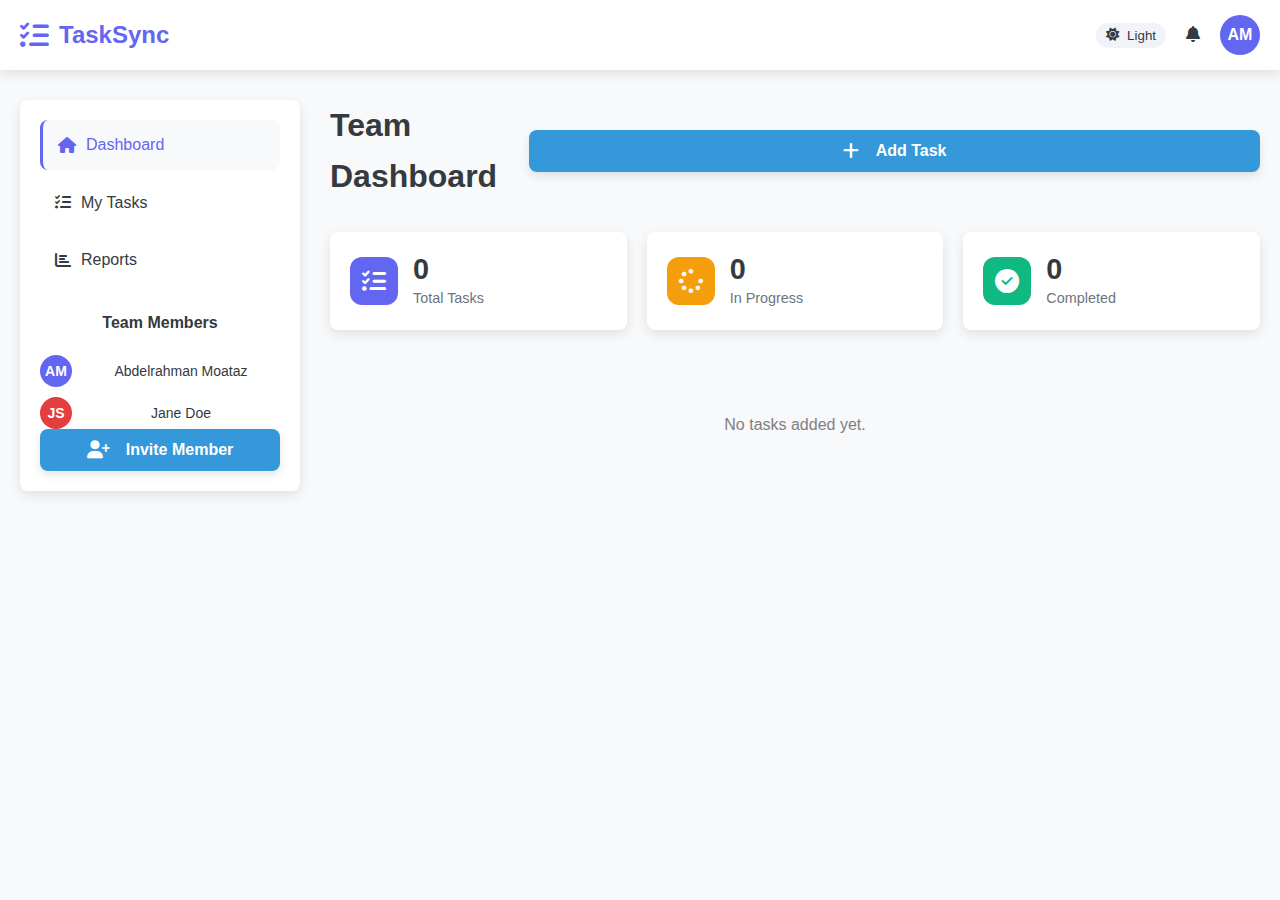
==== index.html @ df4f8022 "Add files via upload" ====
<!DOCTYPE html>
<html lang="en" data-theme="light">
<head>
    <meta charset="UTF-8">
    <meta name="viewport" content="width=device-width, initial-scale=1.0">
    <title>TaskSync - Collaborative Task Manager</title>
    <link rel="stylesheet" href="style.css">
    <link rel="stylesheet" href="https://cdnjs.cloudflare.com/ajax/libs/font-awesome/6.4.0/css/all.min.css">
</head>
<body>
    <header>
        <div class="container header-content">
            <div class="logo">
                <i class="fas fa-tasks"></i>
                <span>TaskSync</span>
            </div>
            <div class="user-menu">
                <button class="theme-toggle" id="themeToggle">
                    <i class="fas fa-sun"></i>
                    <span>Light</span>
                </button>
                <div class="notification-bell" id="notificationBell">
                    <i class="fas fa-bell"></i>
                    <span class="notification-badge" id="notificationCount">0</span>
                  </div>
                  
                  <div class="notification-dropdown" id="notificationDropdown">
                    <div class="notification-header">
                      <strong>Notifications</strong>
                      <button id="clearNotifications" class="clear-btn">Clear All</button>
                    </div>
                    <ul id="notificationList"></ul>
                  </div>
                <div class="user-avatar">AM</div>
            </div>
        </div>
    </header>

    <div class="container">
        <main>
            <aside class="sidebar">
                <ul class="sidebar-menu">
                    <li><a href="index.html" class="active"><i class="fas fa-home"></i> Dashboard</a></li>
                    <li><a href="mytasks.html"><i class="fas fa-tasks"></i> My Tasks</a></li> 
                    <li><a href="report.html"><i class="fas fa-chart-bar"></i> Reports</a></li>
                </ul>
                <div class="team-members">
                    <div><strong>Team Members</strong></div>
                    <div class="team-member" style="background-color: #6366F1;">AM</div><span>Abdelrahman Moataz</span>
                    <div class="team-member" style="background-color: #E53E3E;">JS</div><span>Jane Doe</span>
                </div>
                <button class="btn btn-secondary" id="inviteTeamMember"><i class="fas fa-user-plus"></i> Invite Member</button>
                
            </aside>

            <section class="content">
                <div class="content-header">
                    <h1>Team Dashboard</h1>
                    <button class="btn btn-primary" id="addTaskBtn">
                        <i class="fas fa-plus"></i> Add Task
                    </button>
                </div>
                
                <div class="dashboard-stats">
                    <div class="stat-card slide-in" style="animation-delay: 0.1s">
                        <div class="stat-icon" style="background-color: var(--primary);">
                            <i class="fas fa-tasks"></i>
                        </div>
                        <div class="stat-info">
                            <div class="stat-value" id="total-tasks">0</div>
                            <div class="stat-label">Total Tasks</div>
                        </div>
                    </div>
                    <div class="stat-card slide-in" style="animation-delay: 0.2s">
                        <div class="stat-icon" style="background-color: var(--warning);">
                            <i class="fas fa-spinner"></i>
                        </div>
                        <div class="stat-info">
                            <div class="stat-value" id="in-progress">0</div>
                            <div class="stat-label">In Progress</div>
                        </div>
                    </div>
                    <div class="stat-card slide-in" style="animation-delay: 0.3s">
                        <div class="stat-icon" style="background-color: var(--success);">
                            <i class="fas fa-check-circle"></i>
                        </div>
                        <div class="stat-info">
                            <div class="stat-value" id="completed">0</div>
                            <div class="stat-label">Completed</div>
                        </div>
                    </div>
                </div>

                <!-- Task Form -->
                <div id="taskFormContainer" class="task-form-container hidden">
                    <form id="taskForm" class="task-form">
                        <input type="text" id="taskTitle" placeholder="Task Title" required>
                        <textarea id="taskDescription" placeholder="Task Description" required></textarea>
                        <input type="date" id="taskDate" required>
                        <select id="taskPriority">
                            <option value="Low">Low</option>
                            <option value="Medium">Medium</option>
                            <option value="High">High</option>
                        </select>
                        <select id="taskAssignee" required>
                            <option value="" disabled selected>Assign Task To</option>
                            <option value="AM">Abdelrahman Moataz</option>
                            <option value="JS">Jane Doe</option>
                        </select>
                        
                        <button type="submit">Create Task</button>
                    </form>
                </div>

                <!-- Tasks Container -->
                <div id="tasksContainer"></div>
            </section>
        </main>
    </div>

    <script src="script.js"></script>
</body>
</html>
---- style.css ----
/* Reset and Base Styles */
 * {
    margin: 0;
    padding: 0;
    box-sizing: border-box;
    font-family: 'Segoe UI', Tahoma, Geneva, Verdana, sans-serif;
    transition: background-color 0.3s ease, color 0.3s ease;
}

:root {
    --primary: #6366F1;
    --primary-hover: #4F46E5;
    --secondary: #f1f3f9;
    --light-gray: #eff1f7;
    --dark-gray: #6c757d;
    --success: #10B981;
    --danger: #EF4444;
    --warning: #F59E0B;
    --info: #3B82F6;
    --shadow: 0 4px 12px rgba(0, 0, 0, 0.1);
    --transition: all 0.3s ease;
    --border-radius: 8px;
    --bg-color: #f8f9fa;
    --text-color: #343a40;
    --card-bg: #ffffff;
    --border-color: #e9ecef;
    --hover-bg: #f8f9fa;
}

[data-theme="dark"] {
    --primary: #818CF8;
    --primary-hover: #6366F1;
    --secondary: #374151;
    --light-gray: #1F2937;
    --dark-gray: #9CA3AF;
    --bg-color: #111827;
    --text-color: #F9FAFB;
    --card-bg: #1F2937;
    --border-color: #374151;
    --hover-bg: #374151;
    --shadow: 0 4px 12px rgba(0, 0, 0, 0.3);
}

body {
    background-color: var(--bg-color);
    color: var(--text-color);
    line-height: 1.6;
}

.container {
    max-width: 1400px;
    margin: 0 auto;
    padding: 0 20px;
}

header {
    background-color: var(--card-bg);
    box-shadow: var(--shadow);
    padding: 15px 0;
    position: sticky;
    top: 0;
    z-index: 100;
}

.header-content {
    display: flex;
    justify-content: space-between;
    align-items: center;
}

.logo {
    display: flex;
    align-items: center;
    gap: 10px;
    font-size: 1.5rem;
    font-weight: 700;
    color: var(--primary);
}

.logo i {
    font-size: 1.8rem;
}

.user-menu {
    display: flex;
    align-items: center;
    gap: 20px;
}

.user-avatar {
    width: 40px;
    height: 40px;
    border-radius: 50%;
    background-color: var(--primary);
    color: white;
    display: flex;
    align-items: center;
    justify-content: center;
    font-weight: 600;
    cursor: pointer;
}

.notification-bell {
    position: relative;
    cursor: pointer;
    color: var(--text-color);
}

.notification-badge {
    position: absolute;
    top: -5px;
    right: -5px;
    background-color: var(--danger);
    color: white;
    font-size: 0.7rem;
    width: 18px;
    height: 18px;
    border-radius: 50%;
    display: flex;
    align-items: center;
    justify-content: center;
}

.theme-toggle {
    cursor: pointer;
    padding: 5px 10px;
    border-radius: 20px;
    display: flex;
    align-items: center;
    gap: 8px;
    background-color: var(--secondary);
    color: var(--text-color);
    border: none;
    transition: background-color 0.3s ease, color 0.3s ease;
}

main {
    margin: 30px 0;
    display: flex;
    gap: 30px;
}

.sidebar {
    width: 280px;
    background-color: var(--card-bg);
    border-radius: var(--border-radius);
    box-shadow: var(--shadow);
    padding: 20px;
    height: fit-content;
    position: sticky;
    top: 80px;
}

.sidebar-menu {
    list-style-type: none;
    margin-bottom: 25px;
}

.sidebar-menu li {
    margin-bottom: 8px;
}

.sidebar-menu a {
    display: flex;
    align-items: center;
    gap: 10px;
    padding: 12px 15px;
    border-radius: var(--border-radius);
    color: var(--text-color);
    text-decoration: none;
    transition: var(--transition);
    font-weight: 500;
}

.sidebar-menu a:hover, .sidebar-menu a.active {
    background-color: var(--hover-bg);
    color: var(--primary);
}

.sidebar-menu a.active {
    border-left: 3px solid var(--primary);
}

.content {
    flex: 1;
    display: flex;
    flex-direction: column;
    gap: 30px;
}

.content-header {
    display: flex;
    justify-content: space-between;
    align-items: center;
}

.btn {
    padding: 10px 20px;
    border-radius: var(--border-radius);
    border: none;
    cursor: pointer;
    font-weight: 600;
    transition: var(--transition);
    display: inline-flex;
    align-items: center;
    gap: 8px;
}

.btn-primary {
    background-color: var(--primary);
    color: white;
}

.btn-primary:hover {
    background-color: var(--primary-hover);
    transform: translateY(-2px);
    box-shadow: 0 4px 8px rgba(0, 0, 0, 0.1);
}

.btn-secondary {
    background-color: var(--secondary);
    color: var(--text-color);
}

.btn-secondary:hover {
    background-color: var(--hover-bg);
    transform: translateY(-2px);
}

.btn-success {
    background-color: var(--success);
    color: white;
}

.btn-danger {
    background-color: var(--danger);
    color: white;
}

.btn-sm {
    padding: 6px 12px;
    font-size: 0.9rem;
}

.dashboard-stats {
    display: grid;
    grid-template-columns: repeat(auto-fit, minmax(220px, 1fr));
    gap: 20px;
    margin-bottom: 20px;
}

.stat-card {
    background-color: var(--card-bg);
    border-radius: var(--border-radius);
    padding: 20px;
    box-shadow: var(--shadow);
    display: flex;
    align-items: center;
    gap: 15px;
}

.stat-icon {
    width: 48px;
    height: 48px;
    border-radius: 12px;
    display: flex;
    align-items: center;
    justify-content: center;
    font-size: 1.5rem;
    color: white;
}

.stat-info {
    flex: 1;
}

.stat-value {
    font-size: 1.8rem;
    font-weight: 700;
    line-height: 1.2;
}

.stat-label {
    color: var(--dark-gray);
    font-size: 0.9rem;
}

.chart-container {
    background-color: var(--card-bg);
    border-radius: var(--border-radius);
    padding: 5px;
    box-shadow: var(--shadow);
    height: 300px;
    margin-bottom: 30px;
}

.charts-row {
    display: grid;
    grid-template-columns: repeat(auto-fit, minmax(400px, 1fr));
    gap: 20px;
    margin-bottom: 30px;
}

.task-board {
    display: grid;
    grid-template-columns: repeat(auto-fit, minmax(300px, 1fr));
    gap: 20px;
}

.task-column {
    background-color: var(--card-bg);
    border-radius: var(--border-radius);
    box-shadow: var(--shadow);
    padding: 20px;
    min-height: 400px;
    display: flex;
    flex-direction: column;
}

.column-header {
    display: flex;
    justify-content: space-between;
    align-items: center;
    margin-bottom: 15px;
    border-bottom: 2px solid var(--border-color);
    padding-bottom: 10px;
}

.column-title {
    font-size: 1rem;
    font-weight: 600;
    display: flex;
    align-items: center;
    gap: 8px;
}

.task-count {
    background-color: var(--light-gray);
    color: var(--text-color);
    padding: 2px 8px;
    border-radius: 20px;
    font-size: 0.8rem;
}

.task-list {
    min-height: 200px;
    flex: 1;
    overflow-y: auto;
}

.task-item {
    background-color: var(--secondary);
    border-radius: var(--border-radius);
    padding: 15px;
    margin-bottom: 15px;
    box-shadow: 0 2px 4px rgba(0, 0, 0, 0.05);
    cursor: grab;
    transition: var(--transition);
    border-left: 3px solid transparent;
    position: relative;
}

.task-item:hover {
    box-shadow: 0 4px 8px rgba(0, 0, 0, 0.1);
    transform: translateY(-2px);
}

.task-item.dragging {
    opacity: 0.5;
    transform: scale(0.95);
}

.task-item.low-priority {
    border-left-color: var(--info);
}

.task-item.medium-priority {
    border-left-color: var(--warning);
}

.task-item.high-priority {
    border-left-color: var(--danger);
}

.task-item.completed {
    opacity: 0.7;
}

.task-header {
    display: flex;
    justify-content: space-between;
    align-items: flex-start;
    margin-bottom: 10px;
}

.task-title {
    font-weight: 600;
    color: var(--text-color);
    margin-bottom: 5px;
}

.task-description {
    font-size: 0.9rem;
    color: var(--dark-gray);
    margin-bottom: 10px;
    max-height: 60px;
    overflow: hidden;
    text-overflow: ellipsis;
    display: -webkit-box;
    -webkit-line-clamp: 3;
    -webkit-box-orient: vertical;
}

.task-actions {
    display: flex;
    gap: 8px;
    position: absolute;
    top: 10px;
    right: 10px;
    opacity: 0;
    transition: var(--transition);
}

.task-item:hover .task-actions {
    opacity: 1;
}

.task-action {
    cursor: pointer;
    transition: var(--transition);
    font-size: 0.9rem;
    color: var(--dark-gray);
    width: 28px;
    height: 28px;
    border-radius: 50%;
    display: flex;
    align-items: center;
    justify-content: center;
    background-color: var(--card-bg);
}

.task-action:hover {
    color: var(--primary);
    background-color: var(--hover-bg);
}

.task-meta {
    display: flex;
    justify-content: space-between;
    align-items: center;
    margin-top: 10px;
    font-size: 0.8rem;
    color: var(--dark-gray);
}

.task-assignees {
    display: flex;
    gap: -10px;
}

.task-assignee {
    width: 28px;
    height: 28px;
    border-radius: 50%;
    color: white;
    display: flex;
    align-items: center;
    justify-content: center;
    font-weight: 600;
    font-size: 0.8rem;
    border: 2px solid var(--card-bg);
    margin-left: -8px;
}

.task-assignee:first-child {
    margin-left: 0;
}

.task-due {
    display: flex;
    align-items: center;
    gap: 5px;
}

.task-due.overdue {
    color: var(--danger);
}

/* Priority badge */
.priority-badge {
    font-size: 0.7rem;
    padding: 2px 8px;
    border-radius: 12px;
    font-weight: 600;
    display: inline-block;
    margin-right: 8px;
}

.priority-low {
    background-color: rgba(59, 130, 246, 0.1);
    color: var(--info);
}

.priority-medium {
    background-color: rgba(245, 158, 11, 0.1);
    color: var(--warning);
}

.priority-high {
    background-color: rgba(239, 68, 68, 0.1);
    color: var(--danger);
}

/* Modal Styles */
.modal-backdrop {
    position: fixed;
    top: 0;
    left: 0;
    width: 100%;
    height: 100%;
    background-color: rgba(0, 0, 0, 0.5);
    display: flex;
    justify-content: center;
    align-items: center;
    z-index: 1000;
    opacity: 0;
    visibility: hidden;
    transition: var(--transition);
}

.modal-backdrop.show {
    opacity: 1;
    visibility: visible;
}

.modal {
    background-color: var(--card-bg);
    border-radius: var(--border-radius);
    width: 550px;
    max-width: 95%;
    max-height: 90vh;
    overflow-y: auto;
    box-shadow: 0 10px 20px rgba(0, 0, 0, 0.2);
    transform: translateY(-20px);
    transition: var(--transition);
}

.modal-backdrop.show .modal {
    transform: translateY(0);
}

.modal-header {
    padding: 20px;
    border-bottom: 1px solid var(--border-color);
    display: flex;
    justify-content: space-between;
    align-items: center;
}

.modal-title {
    font-size: 1.2rem;
    font-weight: 600;
    color: var(--text-color);
}

.modal-close {
    cursor: pointer;
    font-size: 1.2rem;
    color: var(--dark-gray);
    transition: var(--transition);
    width: 32px;
    height: 32px;
    border-radius: 50%;
    display: flex;
    align-items: center;
    justify-content: center;
}

.modal-close:hover {
    color: var(--danger);
    background-color: var(--hover-bg);
}

.modal-body {
    padding: 20px;
}

.modal-footer {
    padding: 15px 20px;
    border-top: 1px solid var(--border-color);
    display: flex;
    justify-content: flex-end;
    gap: 10px;
}

.form-group {
    margin-bottom: 20px;
}

.form-label {
    display: block;
    margin-bottom: 8px;
    font-weight: 600;
    color: var(--text-color);
}

.form-control {
    width: 100%;
    padding: 12px;
    border: 1px solid var(--border-color);
    border-radius: var(--border-radius);
    transition: var(--transition);
    background-color: var(--card-bg);
    color: var(--text-color);
}

.form-control:focus {
    outline: none;
    border-color: var(--primary);
    box-shadow: 0 0 0 3px rgba(99, 102, 241, 0.25);
}

.form-select {
    width: 100%;
    padding: 12px;
    border: 1px solid var(--border-color);
    border-radius: var(--border-radius);
    transition: var(--transition);
    background-color: var(--card-bg);
    color: var(--text-color);
    appearance: none;
    background-image: url("data:image/svg+xml,%3Csvg xmlns='http://www.w3.org/2000/svg' width='16' height='16' fill='currentColor' viewBox='0 0 16 16'%3E%3Cpath d='M7.247 11.14L2.451 5.658C1.885 5.013 2.345 4 3.204 4h9.592a1 1 0 0 1 .753 1.659l-4.796 5.48a1 1 0 0 1-1.506 0z'/%3E%3C/svg%3E");
    background-repeat: no-repeat;
    background-position: right 12px center;
    background-size: 16px;
}

.form-select:focus {
    outline: none;
    border-color: var(--primary);
    box-shadow: 0 0 0 3px rgba(99, 102, 241, 0.25);
}

.assignee-selection {
    display: flex;
    flex-wrap: wrap;
    gap: 10px;
    margin-top: 10px;
}

.assignee-option {
    display: flex;
    align-items: center;
    gap: 8px;
    padding: 8px 12px;
    border-radius: 20px;
    background-color: var(--secondary);
    cursor: pointer;
    transition: var(--transition);
}

.assignee-option:hover {
    background-color: var(--hover-bg);
}

.assignee-option.selected {
    background-color: var(--primary);
    color: white;
}

.assignee-avatar {
    width: 25px;
    height: 25px;
    border-radius: 50%;
    color: white;
    display: flex;
    align-items: center;
    justify-content: center;
    font-weight: 600;
    font-size: 0.8rem;
}

/* Toast Notification */
.toast-container {
    position: fixed;
    bottom: 20px;
    right: 20px;
    z-index: 2000;
}

.toast {
    background-color: var(--card-bg);
    border-radius: var(--border-radius);
    padding: 15px 20px;
    margin-bottom: 10px;
    box-shadow: 0 4px 12px rgba(0, 0, 0, 0.15);
    display: flex;
    align-items: center;
    gap: 15px;
    transform: translateX(120%);
    transition: transform 0.3s ease;
    max-width: 350px;
    border-left: 4px solid transparent;
}

.toast.show {
    transform: translateX(0);
}

.toast-success {
    border-left-color: var(--success);
}

.toast-error {
    border-left-color: var(--danger);
}

.toast-info {
    border-left-color: var(--info);
}

.toast-icon {
    font-size: 1.5rem;
}

.toast-success .toast-icon {
    color: var(--success);
}

.toast-error .toast-icon {
    color: var(--danger);
}

.toast-info .toast-icon {
    color: var(--info);
}

.toast-content {
    flex: 1;
}

.toast-title {
    font-weight: 600;
    margin-bottom: 4px;
    color: var(--text-color);
}

.toast-message {
    font-size: 0.9rem;
    color: var(--dark-gray);
}

.toast-close {
    color: var(--dark-gray);
    cursor: pointer;
    font-size: 1.2rem;
}

/* Real-time indicators */
.real-time-indicator {
    display: inline-block;
    width: 8px;
    height: 8px;
    border-radius: 50%;
    background-color: var(--success);
    margin-right: 5px;
    position: relative;
}

.real-time-indicator::after {
    content: '';
    position: absolute;
    top: 0;
    left: 0;
    width: 100%;
    height: 100%;
    border-radius: 50%;
    background-color: var(--success);
    animation: pulse 1.5s infinite;
}

@keyframes pulse {
    0% {
        transform: scale(1);
        opacity: 1;
    }
    100% {
        transform: scale(3);
        opacity: 0;
    }
}

.loading-spinner {
    border: 3px solid var(--light-gray);
    border-top: 3px solid var(--primary);
    border-radius: 50%;
    width: 20px;
    height: 20px;
    animation: spin 1s linear infinite;
    display: inline-block;
    margin-right: 10px;
}

@keyframes spin {
    0% { transform: rotate(0deg); }
    100% { transform: rotate(360deg); }
}

/* Animations */
@keyframes slideIn {
    from {
        transform: translateY(20px);
        opacity: 0;
    }
    to {
        transform: translateY(0);
        opacity: 1;
    }
}

.slide-in {
    animation: slideIn 0.4s ease forwards;
}

/* Progress circles */
.progress-circle {
    position: relative;
    width: 100px;
    height: 100px;
}

.progress-circle-bg {
    width: 100%;
    height: 100%;
    border-radius: 50%;
    border: 10px solid var(--light-gray);
    position: absolute;
}

.progress-circle-value {
    width: 100%;
    height: 100%;
    border-radius: 50%;
    border: 10px solid transparent;
    border-top-color: var(--primary);
    border-right-color: var(--primary);
    position: absolute;
    transform: rotate(45deg);
}

.progress-circle-text {
    position: absolute;
    top: 50%;
    left: 50%;
    transform: translate(-50%, -50%);
    font-size: 1.5rem;
    font-weight: 700;
}

/* Confirmation Dialog */
.confirmation-dialog .modal {
    width: 400px;
}

/* Mobile Responsive */
@media (max-width: 1024px) {
    .charts-row {
        grid-template-columns: 1fr;
    }
}

@media (max-width: 768px) {
    main {
        flex-direction: column;
    }

    .sidebar {
        width: 100%;
        position: static;
    }

    .task-board {
        grid-template-columns: 1fr;
    }
    
    .content-header {
        flex-direction: column;
        align-items: flex-start;
        gap: 15px;
    }
    
    .dashboard-stats {
        grid-template-columns: repeat(auto-fit, minmax(180px, 1fr));
    }
}

@media (max-width: 480px) {
    .stat-card {
        flex-direction: column;
        text-align: center;
    }
    
    .dashboard-stats {
        grid-template-columns: 1fr;
    }
}
.hidden {
    display: none;
}

/* Form styling */

.task-form-container {
    background-color: #fff;
    padding: 2rem;
    border-radius: 12px;
    box-shadow: 0 0 10px rgba(0,0,0,0.1);
}

.task-form input,
.task-form textarea,
.task-form select {
    display: block;
    width: 100%;
    margin-bottom: 1rem;
    padding: 0.75rem;
    border-radius: 8px;
    border: 1px solid #ccc;
    font-size: 1rem;
}

.task-form button {
    background: #6366F1;
    color: #fff;
    border: none;
    padding: 0.75rem 1.5rem;
    border-radius: 8px;
    cursor: pointer;
}
/* task form */
#tasksContainer {
    display: grid;
    grid-template-columns: repeat(auto-fit, minmax(280px, 1fr));
    gap: 1.5rem;
    margin-top: 2rem;
}

/* Task Card Style */
.task-card {
    background-color: var(--card-bg, #fff);
    color: var(--text-color, #333);
    padding: 1.5rem;
    border-radius: 12px;
    box-shadow: 0 4px 12px rgba(0,0,0,0.06);
    transition: transform 0.2s ease, box-shadow 0.2s ease;
    position: relative;
}

.task-card:hover {
    transform: translateY(-3px);
    box-shadow: 0 6px 18px rgba(0,0,0,0.1);
}

.task-card h4 {
    margin-bottom: 0.5rem;
    font-size: 1.25rem;
    color: var(--primary-color, #6366F1);
}

.task-card p {
    margin: 0.25rem 0;
    font-size: 0.95rem;
    line-height: 1.4;
}

/* Buttons */
.task-card button {
    background-color: var(--primary-color, #6366F1);
    color: white;
    border: none;
    padding: 0.5rem 1rem;
    margin-top: 1rem;
    margin-right: 0.5rem;
    border-radius: 8px;
    font-size: 0.9rem;
    cursor: pointer;
    transition: background-color 0.2s ease;
}

.task-card button:hover {
    background-color: var(--primary-hover, #4F46E5);
}
.team-members{
text-align: center;
}
/* notification bell */
.notification-bell {
    position: relative;
    cursor: pointer;
  }
  
  .notification-badge {
    position: absolute;
    top: -5px;
    right: -5px;
    background-color: red;
    color: white;
    padding: 2px 6px;
    border-radius: 50%;
    font-size: 12px;
    display: none;
  }
  
  .notification-dropdown {
    position: absolute;
    top: 40px;
    right: 0;
    width: 300px;
    background-color: #1F2937;
    border: 1px solid #ddd;
    border-radius: 6px;
    box-shadow: 0 4px 8px rgba(0,0,0,0.1);
    display: none;
    z-index: 1000;
  }
  
  .notification-header {
    display: flex;
    justify-content: space-between;
    padding: 8px 12px;
    border-bottom: 1px solid #eee;
    font-weight: bold;
  }
  
  .clear-btn {
    background: none;
    border: none;
    color: #EF4444;
    cursor: pointer;
    font-size: 12px;
  }
  
  #notificationList {
    list-style: none;
    padding: 0;
    margin: 0;
    max-height: 200px;
    overflow-y: auto;
  }
  
  #notificationList li {
    padding: 8px 12px;
    border-bottom: 1px solid #f0f0f0;
    font-size: 14px;
  }
  

  /* adjustment for style */
  
.form-group {
    margin-bottom: 1rem;
}

label {
    display: block;
    font-size: 0.9rem;
    margin-bottom: 0.5rem;
    color: var(--text);
}

input {
    width: 100%;
    padding: 0.75rem;
    border: 1px solid #d1d5db;
    border-radius: 6px;
    font-size: 1rem;
    box-sizing: border-box;
    transition: border-color 0.3s;
}

input:focus {
    outline: none;
    border-color: var(--primary);
}

.btn {
    width: 100%;
    padding: 0.75rem;
    background-color: var(--primary);
    color: white;
    border: none;
    border-radius: 6px;
    font-size: 1rem;
    cursor: pointer;
    transition: background-color 0.3s;
}

.btn:hover {
    background-color: var(--secondary);
}

.error {
    color: var(--error);
    text-align: center;
    margin-top: 1rem;
    font-size: 0.9rem;
}

.hidden {
    display: none;
}

.toggle-link {
    text-align: center;
    margin-top: 1rem;
}

.toggle-link a {
    color: var(--primary);
    text-decoration: none;
    font-size: 0.9rem;
}

.toggle-link a:hover {
    text-decoration: underline;
}

.modal-backdrop {
    position: fixed;
    top: 0;
    left: 0;
    width: 100%;
    height: 100%;
    background: rgba(0, 0, 0, 0.5);
    display: flex;
    justify-content: center;
    align-items: center;
}

.modal {
    background: var(--card-bg);
    padding: 1.5rem;
    border-radius: 12px;
    width: 100%;
    max-width: 400px;
    box-shadow: 0 4px 12px rgba(0, 0, 0, 0.2);
}

.modal-header {
    display: flex;
    justify-content: space-between;
    align-items: center;
    margin-bottom: 1rem;
}

.modal-title {
    font-size: 1.25rem;
    color: var(--primary);
}

.modal-close {
    cursor: pointer;
    color: var(--text);
}

.modal-body {
    margin-bottom: 1rem;
}

.modal-footer {
    display: flex;
    gap: 1rem;
}

.btn-secondary {
    background-color: #6b7280;
}

.btn-secondary:hover {
    background-color: #4b5563;
}
/* new user styling */
:root {
    --primary-color: #3498db; /* Adjust primary color */
    --secondary-color: #2ecc71; /* Adjust secondary color */
    --button-padding: 12px 24px;
    --border-radius: 8px;
    --transition-duration: 0.3s;
    --font-family: 'Arial', sans-serif;
}



/* Button styling */
.btn {
    display: inline-flex;
    align-items: center;
    justify-content: center;
    padding: var(--button-padding);
    font-size: 16px;
    font-weight: 600;
    color: #fff;
    background-color: var(--primary-color);
    border: none;
    border-radius: var(--border-radius);
    cursor: pointer;
    transition: background-color var(--transition-duration), transform var(--transition-duration);
    box-shadow: 0 4px 10px rgba(0, 0, 0, 0.1); /* Soft shadow for depth */
}

/* Icon styling */
.btn i {
    margin-right: 8px;
    font-size: 18px; /* Adjust the icon size */
}

/* Hover effect */
.btn:hover {
    background-color: var(--secondary-color); /* Change background on hover */
    transform: scale(1.05); /* Slight scale for interactive feel */
}

/* Focus effect for accessibility */
.btn:focus {
    outline: 2px solid var(--secondary-color);
    outline-offset: 2px;
}

/* Active button state */
.btn:active {
    background-color: #27ae60; /* Darken on click */
    transform: scale(0.98); /* Slight shrink on active */
}

/* Responsive design */
@media (max-width: 768px) {
    .btn {
        font-size: 14px; /* Slightly smaller text on mobile */
        padding: 10px 20px; /* Adjust padding for smaller screens */
    }

    .btn i {
        font-size: 16px; /* Adjust icon size for mobile */
    }
}
/* adding style to member at side menu */
.team-members {
    margin-top: 20px;
    display: grid;
    grid-template-columns: auto 1fr;
    gap: 10px;
    align-items: center;
}

.team-members > div:first-child {
    grid-column: 1 / -1;
    margin-bottom: 10px;
}

.team-member {
    width: 32px;
    height: 32px;
    border-radius: 50%;
    display: flex;
    align-items: center;
    justify-content: center;
    color: white;
    font-weight: bold;
    font-size: 14px;
}

.team-members span {
    font-size: 14px;
}
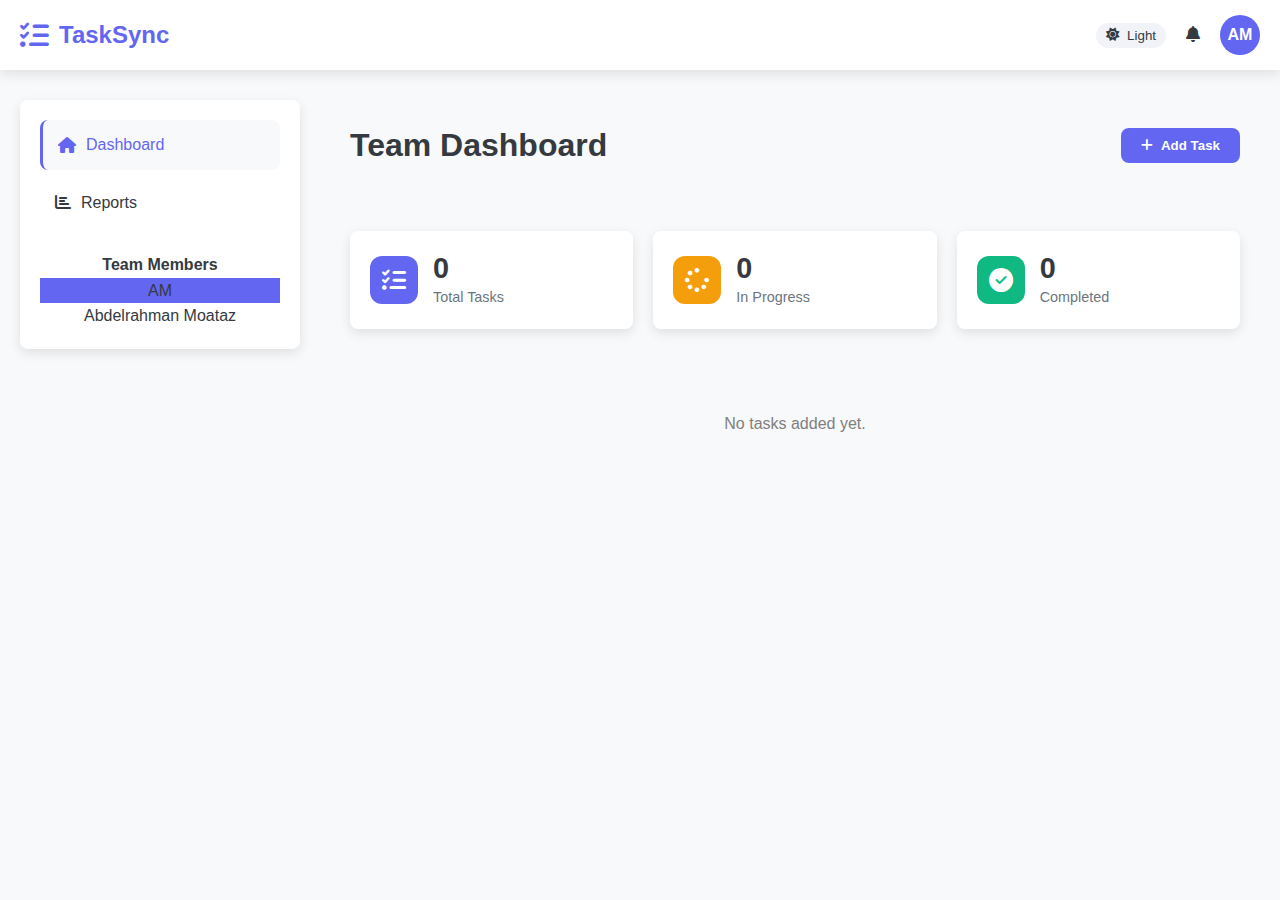
==== commit 1f99b119: "Add files via upload" ====
--- a/index.html
+++ b/index.html
@@ -1,59 +1,77 @@
 <!DOCTYPE html>
 <html lang="en" data-theme="light">
 <head>
+    <!-- Meta tags for character encoding and responsive viewport -->
     <meta charset="UTF-8">
     <meta name="viewport" content="width=device-width, initial-scale=1.0">
+    
+    <!-- Page title -->
     <title>TaskSync - Collaborative Task Manager</title>
-    <link rel="stylesheet" href="style.css">
-    <link rel="stylesheet" href="https://cdnjs.cloudflare.com/ajax/libs/font-awesome/6.4.0/css/all.min.css">
+    
+    <!-- CSS stylesheets -->
+    <link rel="stylesheet" href="style.css"> <!-- Main stylesheet -->
+    <link rel="stylesheet" href="https://cdnjs.cloudflare.com/ajax/libs/font-awesome/6.4.0/css/all.min.css"> <!-- Font Awesome icons -->
 </head>
 <body>
+    <!-- Header section containing logo, theme toggle, notifications, and user avatar -->
     <header>
         <div class="container header-content">
+            <!-- Logo with tasks icon -->
             <div class="logo">
                 <i class="fas fa-tasks"></i>
                 <span>TaskSync</span>
             </div>
+            
+            <!-- User menu section -->
             <div class="user-menu">
+                <!-- Theme toggle button -->
                 <button class="theme-toggle" id="themeToggle">
                     <i class="fas fa-sun"></i>
                     <span>Light</span>
                 </button>
+                
+                <!-- Notification bell with badge counter -->
                 <div class="notification-bell" id="notificationBell">
                     <i class="fas fa-bell"></i>
                     <span class="notification-badge" id="notificationCount">0</span>
-                  </div>
-                  
-                  <div class="notification-dropdown" id="notificationDropdown">
+                </div>
+                
+                <!-- Notification dropdown menu -->
+                <div class="notification-dropdown" id="notificationDropdown">
                     <div class="notification-header">
-                      <strong>Notifications</strong>
-                      <button id="clearNotifications" class="clear-btn">Clear All</button>
+                        <strong>Notifications</strong>
+                        <button id="clearNotifications" class="clear-btn">Clear All</button>
                     </div>
                     <ul id="notificationList"></ul>
-                  </div>
+                </div>
+                
+                <!-- User avatar initials -->
                 <div class="user-avatar">AM</div>
             </div>
         </div>
     </header>
 
+    <!-- Main content container -->
     <div class="container">
         <main>
+            <!-- Sidebar navigation -->
             <aside class="sidebar">
+                <!-- Sidebar menu links -->
                 <ul class="sidebar-menu">
                     <li><a href="index.html" class="active"><i class="fas fa-home"></i> Dashboard</a></li>
-                    <li><a href="mytasks.html"><i class="fas fa-tasks"></i> My Tasks</a></li> 
                     <li><a href="report.html"><i class="fas fa-chart-bar"></i> Reports</a></li>
                 </ul>
+                
+                <!-- Team members section -->
                 <div class="team-members">
                     <div><strong>Team Members</strong></div>
                     <div class="team-member" style="background-color: #6366F1;">AM</div><span>Abdelrahman Moataz</span>
-                    <div class="team-member" style="background-color: #E53E3E;">JS</div><span>Jane Doe</span>
-                </div>
-                <button class="btn btn-secondary" id="inviteTeamMember"><i class="fas fa-user-plus"></i> Invite Member</button>
-                
+                </div>  
             </aside>
 
+            <!-- Main content area -->
             <section class="content">
+                <!-- Content header with title and add task button -->
                 <div class="content-header">
                     <h1>Team Dashboard</h1>
                     <button class="btn btn-primary" id="addTaskBtn">
@@ -61,7 +79,9 @@
                     </button>
                 </div>
                 
+                <!-- Dashboard statistics cards -->
                 <div class="dashboard-stats">
+                    <!-- Total tasks card -->
                     <div class="stat-card slide-in" style="animation-delay: 0.1s">
                         <div class="stat-icon" style="background-color: var(--primary);">
                             <i class="fas fa-tasks"></i>
@@ -71,6 +91,8 @@
                             <div class="stat-label">Total Tasks</div>
                         </div>
                     </div>
+                    
+                    <!-- In progress tasks card -->
                     <div class="stat-card slide-in" style="animation-delay: 0.2s">
                         <div class="stat-icon" style="background-color: var(--warning);">
                             <i class="fas fa-spinner"></i>
@@ -80,6 +102,8 @@
                             <div class="stat-label">In Progress</div>
                         </div>
                     </div>
+                    
+                    <!-- Completed tasks card -->
                     <div class="stat-card slide-in" style="animation-delay: 0.3s">
                         <div class="stat-icon" style="background-color: var(--success);">
                             <i class="fas fa-check-circle"></i>
@@ -91,34 +115,43 @@
                     </div>
                 </div>
 
-                <!-- Task Form -->
+                <!-- Task Form (initially hidden) -->
                 <div id="taskFormContainer" class="task-form-container hidden">
                     <form id="taskForm" class="task-form">
+                        <!-- Task title input -->
                         <input type="text" id="taskTitle" placeholder="Task Title" required>
+                        
+                        <!-- Task description textarea -->
                         <textarea id="taskDescription" placeholder="Task Description" required></textarea>
+                        
+                        <!-- Task due date -->
                         <input type="date" id="taskDate" required>
+                        
+                        <!-- Task priority dropdown -->
                         <select id="taskPriority">
                             <option value="Low">Low</option>
                             <option value="Medium">Medium</option>
                             <option value="High">High</option>
                         </select>
+                        
+                        <!-- Task assignee dropdown -->
                         <select id="taskAssignee" required>
                             <option value="" disabled selected>Assign Task To</option>
                             <option value="AM">Abdelrahman Moataz</option>
-                            <option value="JS">Jane Doe</option>
                         </select>
                         
+                        <!-- Form submit button -->
                         <button type="submit">Create Task</button>
                     </form>
                 </div>
 
-                <!-- Tasks Container -->
+                <!-- Container where tasks will be dynamically inserted -->
                 <div id="tasksContainer"></div>
             </section>
         </main>
     </div>
 
+    <!-- JavaScript file -->
     <script src="script.js"></script>
 </body>
-</html>
-
+</html>--- a/style.css
+++ b/style.css
@@ -1,5 +1,9 @@
- /* Reset and Base Styles */
- * {
+/* ============================================= */
+/*               GLOBAL STYLES                   */
+/* ============================================= */
+
+/* Reset and Base Styles */
+* {
     margin: 0;
     padding: 0;
     box-sizing: border-box;
@@ -7,7 +11,9 @@
     transition: background-color 0.3s ease, color 0.3s ease;
 }
 
+/* CSS Variables for theming */
 :root {
+    /* Color palette */
     --primary: #6366F1;
     --primary-hover: #4F46E5;
     --secondary: #f1f3f9;
@@ -17,9 +23,13 @@
     --danger: #EF4444;
     --warning: #F59E0B;
     --info: #3B82F6;
+    
+    /* UI properties */
     --shadow: 0 4px 12px rgba(0, 0, 0, 0.1);
     --transition: all 0.3s ease;
     --border-radius: 8px;
+    
+    /* Theme colors */
     --bg-color: #f8f9fa;
     --text-color: #343a40;
     --card-bg: #ffffff;
@@ -27,6 +37,7 @@
     --hover-bg: #f8f9fa;
 }
 
+/* Dark theme overrides */
 [data-theme="dark"] {
     --primary: #818CF8;
     --primary-hover: #6366F1;
@@ -41,17 +52,23 @@
     --shadow: 0 4px 12px rgba(0, 0, 0, 0.3);
 }
 
+/* Base body styles */
 body {
     background-color: var(--bg-color);
     color: var(--text-color);
     line-height: 1.6;
 }
 
+/* Container for centered content */
 .container {
     max-width: 1400px;
     margin: 0 auto;
     padding: 0 20px;
 }
+
+/* ============================================= */
+/*               HEADER STYLES                   */
+/* ============================================= */
 
 header {
     background-color: var(--card-bg);
@@ -68,6 +85,7 @@
     align-items: center;
 }
 
+/* Logo styles */
 .logo {
     display: flex;
     align-items: center;
@@ -81,6 +99,7 @@
     font-size: 1.8rem;
 }
 
+/* User menu and controls */
 .user-menu {
     display: flex;
     align-items: center;
@@ -100,6 +119,7 @@
     cursor: pointer;
 }
 
+/* Notification system */
 .notification-bell {
     position: relative;
     cursor: pointer;
@@ -121,6 +141,7 @@
     justify-content: center;
 }
 
+/* Theme toggle button */
 .theme-toggle {
     cursor: pointer;
     padding: 5px 10px;
@@ -134,12 +155,17 @@
     transition: background-color 0.3s ease, color 0.3s ease;
 }
 
+/* ============================================= */
+/*               LAYOUT STYLES                   */
+/* ============================================= */
+
 main {
     margin: 30px 0;
     display: flex;
     gap: 30px;
 }
 
+/* Sidebar navigation */
 .sidebar {
     width: 280px;
     background-color: var(--card-bg);
@@ -172,7 +198,8 @@
     font-weight: 500;
 }
 
-.sidebar-menu a:hover, .sidebar-menu a.active {
+.sidebar-menu a:hover, 
+.sidebar-menu a.active {
     background-color: var(--hover-bg);
     color: var(--primary);
 }
@@ -181,6 +208,7 @@
     border-left: 3px solid var(--primary);
 }
 
+/* Main content area */
 .content {
     flex: 1;
     display: flex;
@@ -193,6 +221,10 @@
     justify-content: space-between;
     align-items: center;
 }
+
+/* ============================================= */
+/*               BUTTON STYLES                   */
+/* ============================================= */
 
 .btn {
     padding: 10px 20px;
@@ -242,6 +274,11 @@
     font-size: 0.9rem;
 }
 
+/* ============================================= */
+/*               DASHBOARD STYLES                */
+/* ============================================= */
+
+/* Statistics cards */
 .dashboard-stats {
     display: grid;
     grid-template-columns: repeat(auto-fit, minmax(220px, 1fr));
@@ -285,21 +322,65 @@
     font-size: 0.9rem;
 }
 
+/* Chart Section and Container */
+
+.content {
+    padding: 20px;
+}
+
+.content-header {
+    text-align: center;
+    margin-bottom: 30px;
+}
+
+.charts-row {
+    display: flex;
+    flex-wrap: wrap;
+    gap: 20px; /* Adds space between charts */
+    justify-content: center;
+    margin-bottom: 30px;
+}
+
 .chart-container {
     background-color: var(--card-bg);
     border-radius: var(--border-radius);
-    padding: 5px;
+    padding: 20px;
     box-shadow: var(--shadow);
     height: 300px;
-    margin-bottom: 30px;
-}
-
-.charts-row {
-    display: grid;
-    grid-template-columns: repeat(auto-fit, minmax(400px, 1fr));
-    gap: 20px;
-    margin-bottom: 30px;
-}
+    display: flex;
+    flex-direction: column;
+    justify-content: center;
+    align-items: center;
+    text-align: center;
+    /* Make it responsive */
+    flex: 1;
+    min-width: 300px; /* Minimum width before wrapping */
+    max-width: 500px; /* Maximum width on large screens */
+}
+
+canvas {
+    max-width: 100%;
+    height: auto !important;
+    width: auto !important; 
+}
+
+/* Media query for mobile devices */
+@media (max-width: 768px) {
+    .chart-container {
+        min-width: 100%; 
+        margin: 0 0 20px 0; 
+        height: 350px; 
+    }
+    
+    .charts-row {
+        flex-direction: column;
+        gap: 0; /* Remove gap since we're using margin on containers */
+    }
+}
+
+/* ============================================= */
+/*               TASK BOARD STYLES               */
+/* ============================================= */
 
 .task-board {
     display: grid;
@@ -348,6 +429,7 @@
     overflow-y: auto;
 }
 
+/* Individual task items */
 .task-item {
     background-color: var(--secondary);
     border-radius: var(--border-radius);
@@ -370,6 +452,7 @@
     transform: scale(0.95);
 }
 
+/* Priority indicators */
 .task-item.low-priority {
     border-left-color: var(--info);
 }
@@ -386,6 +469,7 @@
     opacity: 0.7;
 }
 
+/* Task content */
 .task-header {
     display: flex;
     justify-content: space-between;
@@ -411,6 +495,7 @@
     -webkit-box-orient: vertical;
 }
 
+/* Task actions (appear on hover) */
 .task-actions {
     display: flex;
     gap: 8px;
@@ -444,6 +529,7 @@
     background-color: var(--hover-bg);
 }
 
+/* Task metadata */
 .task-meta {
     display: flex;
     justify-content: space-between;
@@ -486,7 +572,10 @@
     color: var(--danger);
 }
 
-/* Priority badge */
+/* ============================================= */
+/*               PRIORITY BADGES                 */
+/* ============================================= */
+
 .priority-badge {
     font-size: 0.7rem;
     padding: 2px 8px;
@@ -511,7 +600,10 @@
     color: var(--danger);
 }
 
-/* Modal Styles */
+/* ============================================= */
+/*               MODAL STYLES                    */
+/* ============================================= */
+
 .modal-backdrop {
     position: fixed;
     top: 0;
@@ -592,6 +684,10 @@
     justify-content: flex-end;
     gap: 10px;
 }
+
+/* ============================================= */
+/*               FORM STYLES                     */
+/* ============================================= */
 
 .form-group {
     margin-bottom: 20px;
@@ -641,6 +737,7 @@
     box-shadow: 0 0 0 3px rgba(99, 102, 241, 0.25);
 }
 
+/* Assignee selection styles */
 .assignee-selection {
     display: flex;
     flex-wrap: wrap;
@@ -680,7 +777,10 @@
     font-size: 0.8rem;
 }
 
-/* Toast Notification */
+/* ============================================= */
+/*               TOAST NOTIFICATIONS             */
+/* ============================================= */
+
 .toast-container {
     position: fixed;
     bottom: 20px;
@@ -755,6 +855,10 @@
     cursor: pointer;
     font-size: 1.2rem;
 }
+
+/* ============================================= */
+/*               UI INDICATORS                   */
+/* ============================================= */
 
 /* Real-time indicators */
 .real-time-indicator {
@@ -790,6 +894,7 @@
     }
 }
 
+/* Loading spinner */
 .loading-spinner {
     border: 3px solid var(--light-gray);
     border-top: 3px solid var(--primary);
@@ -806,7 +911,10 @@
     100% { transform: rotate(360deg); }
 }
 
-/* Animations */
+/* ============================================= */
+/*               ANIMATIONS                      */
+/* ============================================= */
+
 @keyframes slideIn {
     from {
         transform: translateY(20px);
@@ -857,59 +965,16 @@
     font-weight: 700;
 }
 
+/* ============================================= */
+/*               MISC COMPONENTS                 */
+/* ============================================= */
+
 /* Confirmation Dialog */
 .confirmation-dialog .modal {
     width: 400px;
 }
 
-/* Mobile Responsive */
-@media (max-width: 1024px) {
-    .charts-row {
-        grid-template-columns: 1fr;
-    }
-}
-
-@media (max-width: 768px) {
-    main {
-        flex-direction: column;
-    }
-
-    .sidebar {
-        width: 100%;
-        position: static;
-    }
-
-    .task-board {
-        grid-template-columns: 1fr;
-    }
-    
-    .content-header {
-        flex-direction: column;
-        align-items: flex-start;
-        gap: 15px;
-    }
-    
-    .dashboard-stats {
-        grid-template-columns: repeat(auto-fit, minmax(180px, 1fr));
-    }
-}
-
-@media (max-width: 480px) {
-    .stat-card {
-        flex-direction: column;
-        text-align: center;
-    }
-    
-    .dashboard-stats {
-        grid-template-columns: 1fr;
-    }
-}
-.hidden {
-    display: none;
-}
-
-/* Form styling */
-
+/* Task Form Styling */
 .task-form-container {
     background-color: #fff;
     padding: 2rem;
@@ -937,7 +1002,8 @@
     border-radius: 8px;
     cursor: pointer;
 }
-/* task form */
+
+/* Tasks Container Grid */
 #tasksContainer {
     display: grid;
     grid-template-columns: repeat(auto-fit, minmax(280px, 1fr));
@@ -972,8 +1038,6 @@
     font-size: 0.95rem;
     line-height: 1.4;
 }
-
-/* Buttons */
 .task-card button {
     background-color: var(--primary-color, #6366F1);
     color: white;
@@ -987,19 +1051,18 @@
     transition: background-color 0.2s ease;
 }
 
-.task-card button:hover {
-    background-color: var(--primary-hover, #4F46E5);
-}
-.team-members{
-text-align: center;
-}
-/* notification bell */
+/* Team Members Section */
+.team-members {
+    text-align: center;
+}
+
+/* Notification System */
 .notification-bell {
     position: relative;
     cursor: pointer;
-  }
-  
-  .notification-badge {
+}
+
+.notification-badge {
     position: absolute;
     top: -5px;
     right: -5px;
@@ -1009,266 +1072,98 @@
     border-radius: 50%;
     font-size: 12px;
     display: none;
-  }
-  
-  .notification-dropdown {
+}
+
+.notification-dropdown {
     position: absolute;
-    top: 40px;
-    right: 0;
+    top: 56px;
+    right: 50px;
     width: 300px;
-    background-color: #1F2937;
+    background-color: white;
     border: 1px solid #ddd;
     border-radius: 6px;
     box-shadow: 0 4px 8px rgba(0,0,0,0.1);
     display: none;
     z-index: 1000;
-  }
-  
-  .notification-header {
+}
+
+.notification-header {
     display: flex;
     justify-content: space-between;
     padding: 8px 12px;
     border-bottom: 1px solid #eee;
     font-weight: bold;
-  }
-  
-  .clear-btn {
+}
+
+.clear-btn {
     background: none;
     border: none;
     color: #EF4444;
     cursor: pointer;
     font-size: 12px;
-  }
-  
-  #notificationList {
+}
+
+#notificationList {
     list-style: none;
     padding: 0;
     margin: 0;
     max-height: 200px;
     overflow-y: auto;
-  }
-  
-  #notificationList li {
+}
+
+#notificationList li {
     padding: 8px 12px;
     border-bottom: 1px solid #f0f0f0;
     font-size: 14px;
-  }
-  
-
-  /* adjustment for style */
-  
-.form-group {
-    margin-bottom: 1rem;
-}
-
-label {
-    display: block;
-    font-size: 0.9rem;
-    margin-bottom: 0.5rem;
-    color: var(--text);
-}
-
-input {
-    width: 100%;
-    padding: 0.75rem;
-    border: 1px solid #d1d5db;
-    border-radius: 6px;
-    font-size: 1rem;
-    box-sizing: border-box;
-    transition: border-color 0.3s;
-}
-
-input:focus {
-    outline: none;
-    border-color: var(--primary);
-}
-
-.btn {
-    width: 100%;
-    padding: 0.75rem;
-    background-color: var(--primary);
-    color: white;
-    border: none;
-    border-radius: 6px;
-    font-size: 1rem;
-    cursor: pointer;
-    transition: background-color 0.3s;
-}
-
-.btn:hover {
-    background-color: var(--secondary);
-}
-
-.error {
-    color: var(--error);
-    text-align: center;
-    margin-top: 1rem;
-    font-size: 0.9rem;
-}
-
+}
+
+/* ============================================= */
+/*               RESPONSIVE DESIGN               */
+/* ============================================= */
+
+@media (max-width: 1024px) {
+    .charts-row {
+        grid-template-columns: 1fr;
+    }
+}
+
+@media (max-width: 768px) {
+    main {
+        flex-direction: column;
+    }
+
+    .sidebar {
+        width: 100%;
+        position: static;
+    }
+
+    .task-board {
+        grid-template-columns: 1fr;
+    }
+    
+    .content-header {
+        flex-direction: column;
+        align-items: flex-start;
+        gap: 15px;
+    }
+    
+    .dashboard-stats {
+        grid-template-columns: repeat(auto-fit, minmax(180px, 1fr));
+    }
+}
+
+@media (max-width: 480px) {
+    .stat-card {
+        flex-direction: column;
+        text-align: center;
+    }
+    
+    .dashboard-stats {
+        grid-template-columns: 1fr;
+    }
+}
+
+/* Utility class */
 .hidden {
     display: none;
-}
-
-.toggle-link {
-    text-align: center;
-    margin-top: 1rem;
-}
-
-.toggle-link a {
-    color: var(--primary);
-    text-decoration: none;
-    font-size: 0.9rem;
-}
-
-.toggle-link a:hover {
-    text-decoration: underline;
-}
-
-.modal-backdrop {
-    position: fixed;
-    top: 0;
-    left: 0;
-    width: 100%;
-    height: 100%;
-    background: rgba(0, 0, 0, 0.5);
-    display: flex;
-    justify-content: center;
-    align-items: center;
-}
-
-.modal {
-    background: var(--card-bg);
-    padding: 1.5rem;
-    border-radius: 12px;
-    width: 100%;
-    max-width: 400px;
-    box-shadow: 0 4px 12px rgba(0, 0, 0, 0.2);
-}
-
-.modal-header {
-    display: flex;
-    justify-content: space-between;
-    align-items: center;
-    margin-bottom: 1rem;
-}
-
-.modal-title {
-    font-size: 1.25rem;
-    color: var(--primary);
-}
-
-.modal-close {
-    cursor: pointer;
-    color: var(--text);
-}
-
-.modal-body {
-    margin-bottom: 1rem;
-}
-
-.modal-footer {
-    display: flex;
-    gap: 1rem;
-}
-
-.btn-secondary {
-    background-color: #6b7280;
-}
-
-.btn-secondary:hover {
-    background-color: #4b5563;
-}
-/* new user styling */
-:root {
-    --primary-color: #3498db; /* Adjust primary color */
-    --secondary-color: #2ecc71; /* Adjust secondary color */
-    --button-padding: 12px 24px;
-    --border-radius: 8px;
-    --transition-duration: 0.3s;
-    --font-family: 'Arial', sans-serif;
-}
-
-
-
-/* Button styling */
-.btn {
-    display: inline-flex;
-    align-items: center;
-    justify-content: center;
-    padding: var(--button-padding);
-    font-size: 16px;
-    font-weight: 600;
-    color: #fff;
-    background-color: var(--primary-color);
-    border: none;
-    border-radius: var(--border-radius);
-    cursor: pointer;
-    transition: background-color var(--transition-duration), transform var(--transition-duration);
-    box-shadow: 0 4px 10px rgba(0, 0, 0, 0.1); /* Soft shadow for depth */
-}
-
-/* Icon styling */
-.btn i {
-    margin-right: 8px;
-    font-size: 18px; /* Adjust the icon size */
-}
-
-/* Hover effect */
-.btn:hover {
-    background-color: var(--secondary-color); /* Change background on hover */
-    transform: scale(1.05); /* Slight scale for interactive feel */
-}
-
-/* Focus effect for accessibility */
-.btn:focus {
-    outline: 2px solid var(--secondary-color);
-    outline-offset: 2px;
-}
-
-/* Active button state */
-.btn:active {
-    background-color: #27ae60; /* Darken on click */
-    transform: scale(0.98); /* Slight shrink on active */
-}
-
-/* Responsive design */
-@media (max-width: 768px) {
-    .btn {
-        font-size: 14px; /* Slightly smaller text on mobile */
-        padding: 10px 20px; /* Adjust padding for smaller screens */
-    }
-
-    .btn i {
-        font-size: 16px; /* Adjust icon size for mobile */
-    }
-}
-/* adding style to member at side menu */
-.team-members {
-    margin-top: 20px;
-    display: grid;
-    grid-template-columns: auto 1fr;
-    gap: 10px;
-    align-items: center;
-}
-
-.team-members > div:first-child {
-    grid-column: 1 / -1;
-    margin-bottom: 10px;
-}
-
-.team-member {
-    width: 32px;
-    height: 32px;
-    border-radius: 50%;
-    display: flex;
-    align-items: center;
-    justify-content: center;
-    color: white;
-    font-weight: bold;
-    font-size: 14px;
-}
-
-.team-members span {
-    font-size: 14px;
 }